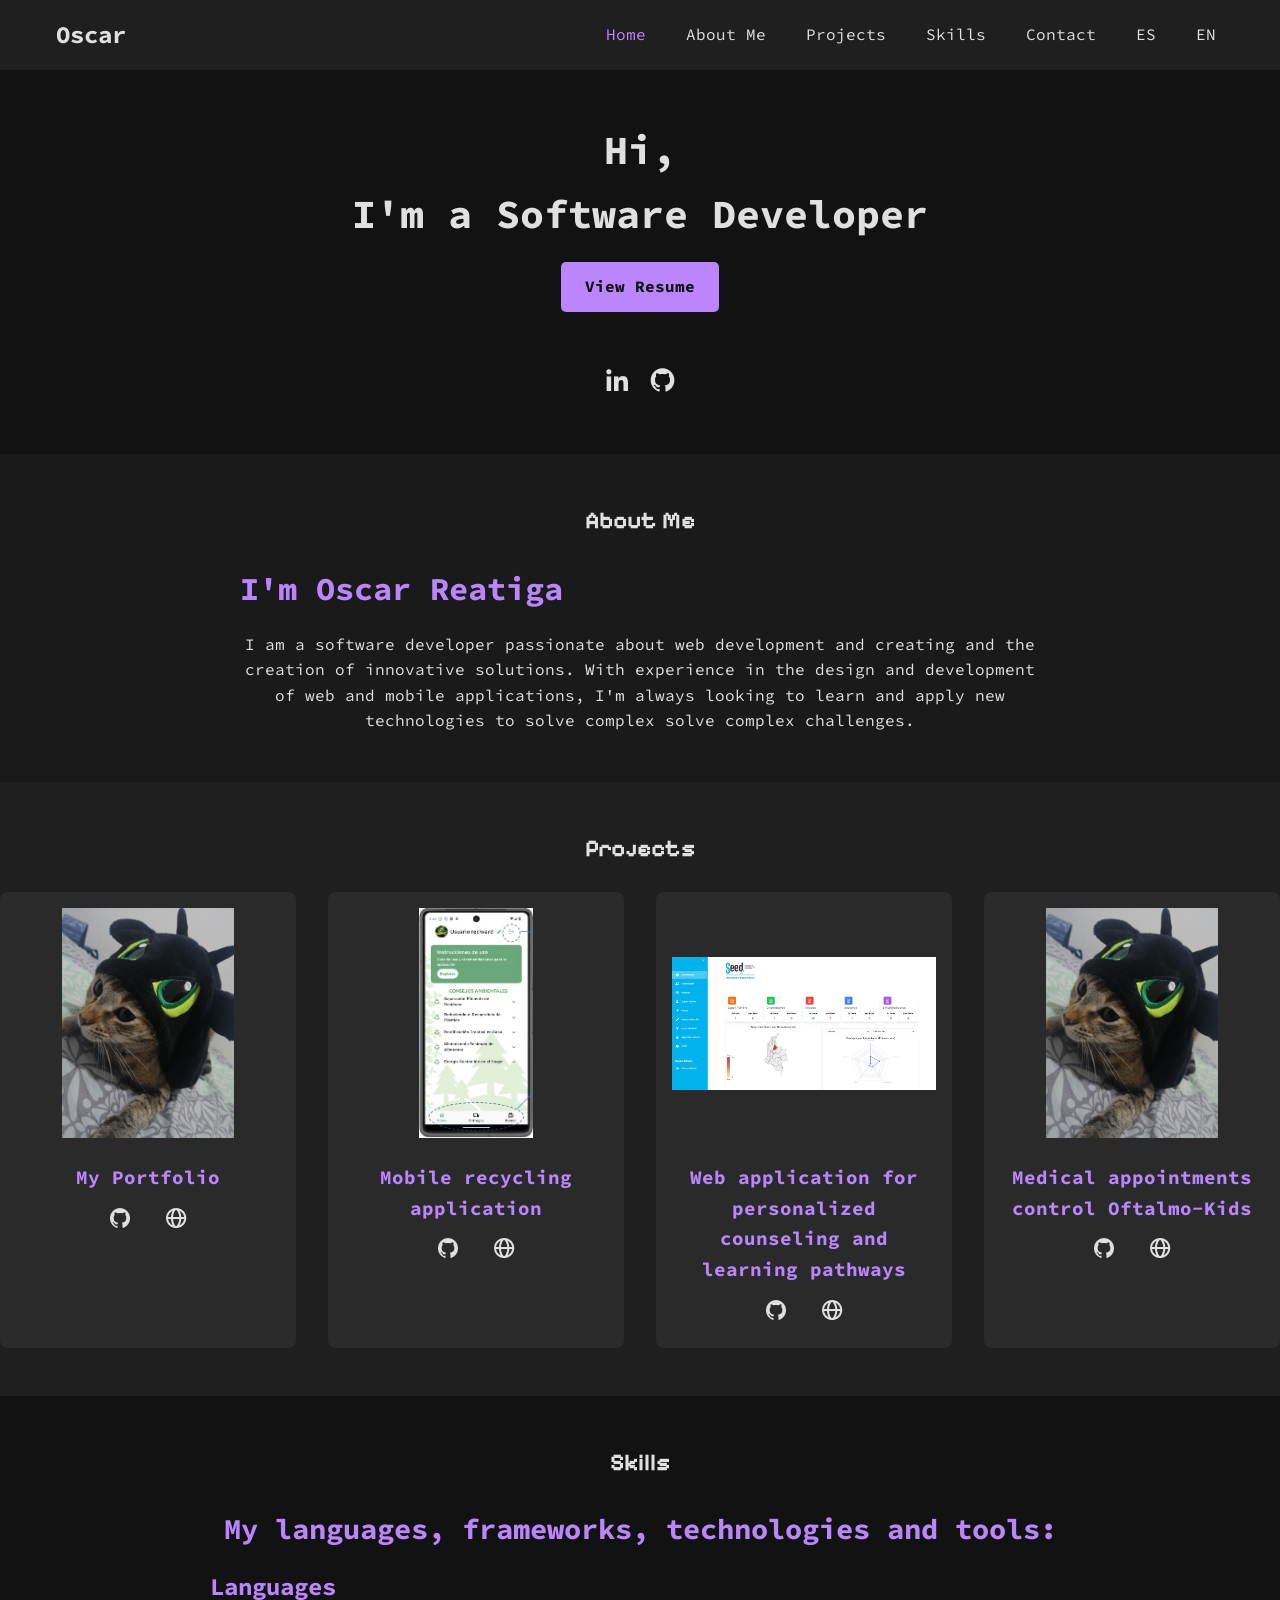
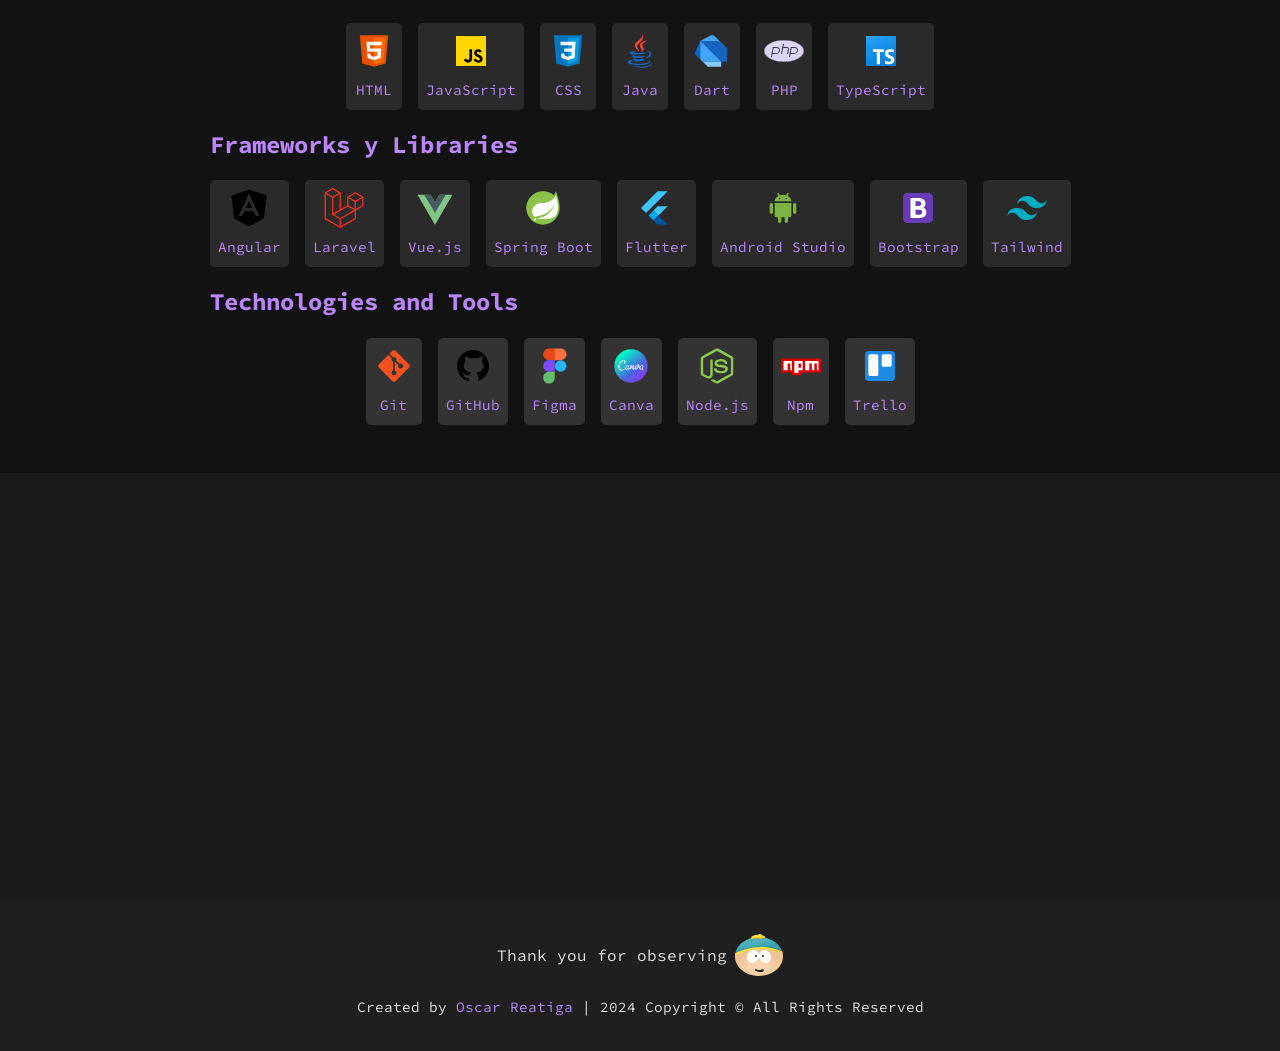
==== index.html @ 4c530ac4 "Add files via upload" ====
<!DOCTYPE html>
<html lang="en">
<head>
    <meta charset="UTF-8" />
    <meta http-equiv="X-UA-Compatible" content="IE=edge" />
    <meta name="viewport" content="width=device-width, initial-scale=1.0" />
    <link href="https://unpkg.com/boxicons@2.1.4/css/boxicons.min.css" rel="stylesheet" />
    <link rel="preconnect" href="https://fonts.googleapis.com">
    <link rel="preconnect" href="https://fonts.gstatic.com" crossorigin>
    <link
        href="https://fonts.googleapis.com/css2?family=Pixelify+Sans:wght@400..700&family=Source+Code+Pro:ital,wght@0,200..900;1,200..900&display=swap"
        rel="stylesheet">
    <link href="https://unpkg.com/aos@2.3.1/dist/aos.css" rel="stylesheet" />

    <link rel="stylesheet" href="./css/style.css" />
    <link rel="stylesheet" href="./css/header.css" />
    <link rel="stylesheet" href="./css/nav.css" />
    <link rel="stylesheet" href="./css/home.css" />
    <link rel="stylesheet" href="./css/about.css" />
    <link rel="stylesheet" href="./css/projects.css" />
    <link rel="stylesheet" href="./css/skills.css" />
    <link rel="stylesheet" href="./css/contact.css" />
    <link rel="stylesheet" href="./css/footer.css" />
    <link rel="stylesheet" href="./css/mediaqueries.css" />

    <title>Oscar Reatiga - Software Dev</title>
</head>

<body>
    <header class="header">
        <nav class="nav h-grid">
            <div>
                <a href="#" class="nav__logo">Oscar</a>
            </div>

            <div class="nav__menu" id="nav-menu">
                <ul class="nav__list">
                    <li class="nav__item"><a href="#home" class="nav__link active">Home</a></li>
                    <li class="nav__item"><a href="#about" class="nav__link">About Me</a></li>
                    <li class="nav__item"><a href="#projects" class="nav__link">Projects</a></li>
                    <li class="nav__item"><a href="#skills" class="nav__link">Skills</a></li>
                    <li class="nav__item"><a href="#contact" class="nav__link">Contact</a></li>
                    <li class="nav__item"><a href="./index-es.html" class="nav__link nav__link-es">ES</a></li>
                    <li class="nav__item"><a href="./index.html" class="nav__link nav__link-en">EN</a></li>
                </ul>
            </div>

            <div class="nav__toggle" id="nav-toggle">
                <i class="bx bx-menu"></i>
            </div>
        </nav>
    </header>

    <main class="main">
        <section class="home h-grid" id="home">
            <div class="home__data">
                <h1 class="home__title">
                    Hi, <br />
                    I'm a Software Developer<span class="home__title-color"></span> <br />
                    
                </h1>
                <a href="https://drive.google.com/drive/folders/1gHrCSWaH1jyi9_zsq7LV5uAzrO4THDpe?usp=sharing"
                    target="_blank" class="button">View Resume</a>
            </div>

            <div class="home__social">
                <a href="https://www.linkedin.com/in/oscar-reatiga-6b79942b4/" target="_blank"
                    class="home__social-icon">
                    <i class="bx bxl-linkedin"></i>
                </a>

                <a href="https://github.com/Y3sith" target="_blank" class="home__social-icon"><i
                        class="bx bxl-github"></i></a>

            </div>

        </section>

        <section class="about section" id="about">
            <h2 data-aos="fade-down" class="section-title">About Me</h2>

            <div data-aos="zoom-in" class="about__container h-grid">
                <div data-aos="zoom-in" class="about__content">
                    <h2 class="about__subtitle">I'm Oscar Reatiga</h2>
                    <p class="about__text">
                        I am a software developer passionate about web development and creating
                        and the creation of innovative solutions. With experience in the design and development of
                        web and mobile applications, I'm always looking to learn and apply new technologies to solve complex
                        solve complex challenges.
                    </p>
                </div>
            </div>
        </section>

        <section data-aos="fade-down" class="projects section" id="projects">
            <h2 class="section-title">Projects</h2>

            <div class="projects__container h-grid">
                <div data-aos="fade-down" class="projects__links">
                    <a target="_blank"><img src="./assets/images/IMG_20221031_184243.jpg" alt="" /></a>
                    <h4 class="project__title">My Portfolio</h4>

                    <div class="project__link-item">
                        <a href="https://github.com/Y3sith" class="project__item" target="_blank"><i
                                class="bx bxl-github"></i></a>

                        <a href="https://github.com/Y3sith" class="project__item" target="_blank"><i
                                class="bx bx-globe"></i></a>
                    </div>
                </div>

                <div data-aos="fade-down" class="projects__links">
                    <a target="_blank"><img src="./assets/images/reciward.jpg" alt="" /></a>
                    <h4 class="project__title">Mobile recycling application</h4>

                    <div class="project__link-item">
                        <a href="https://github.com/Y3sith" class="project__item" target="_blank"><i
                                class="bx bxl-github"></i></a>

                        <a href="https://github.com/Y3sith" class="project__item" target="_blank"><i
                                class="bx bx-globe"></i></a>
                    </div>
                </div>

                <div data-aos="fade-down" class="projects__links">
                    <a target="_blank"><img src="./assets/images/seedlab.jpg" alt="" /></a>
                    <h4 class="project__title">Web application for personalized counseling and learning pathways</h4>

                    <div class="project__link-item">
                        <a href="https://github.com/Y3sith" class="project__item" target="_blank"><i
                                class="bx bxl-github"></i></a>

                        <a href="https://uccemprende.com/home" class="project__item" target="_blank"><i
                                class="bx bx-globe"></i></a>
                    </div>
                </div>

                <div data-aos="fade-down" class="projects__links">
                    <a target="_blank"><img src="./assets/images/IMG_20221031_184243.jpg" alt="" /></a>
                    <h4 class="project__title">Medical appointments control Oftalmo-Kids</h4>

                    <div class="project__link-item">
                        <a href="https://github.com/Y3sith" class="project__item" target="_blank"><i
                                class="bx bxl-github"></i></a>

                        <a href="https://github.com/Y3sith" class="project__item" target="_blank"><i
                                class="bx bx-globe"></i></a>
                    </div>
                </div>

            </div>
        </section>

        <section class="skills section" id="skills">
            <h2 data-aos="fade-down" class="section-title">Skills</h2>

            <div class="skills__container h-grid">
                <div data-aos="fade-down">
                    <h2 class="skills__subtitle">My languages, frameworks, technologies and tools:</h2>
                    <div data-aos="fade-down" class="skills__data">
                        <h3 class="skills-title">Languages</h3>
                        <div class="skills__names">
                            <a href="#" class="skills__name">
                                <img src="./assets/icon/icons8-html-5.svg" alt="html" />
                                <span>HTML</span>
                            </a>
                            <a href="#" class="skills__name">
                                <img src="./assets/icon/icons8-javascript.svg" alt="javascript" />
                                <span>JavaScript</span>
                            </a>
                            <a href="#" class="skills__name">
                                <img src="./assets/icon/icons8-css3.svg" alt="css" />
                                <span>CSS</span>
                            </a>
                            <a href="#" class="skills__name">
                                <img src="./assets/icon/icons8-java.svg" alt="java" />
                                <span>Java</span>
                            </a>
                            <a href="#" class="skills__name">
                                <img src="./assets/icon/icons8-dart.svg" alt="dart" />
                                <span>Dart</span>
                            </a>
                            <a href="#" class="skills__name">
                                <img src="./assets/icon/icons8-php.svg" alt="php" />
                                <span>PHP</span>
                            </a>
                            <a href="#" class="skills__name">
                                <img src="./assets/icon/icons8-typescript.svg" alt="typescript" />
                                <span>TypeScript</span>
                            </a>
                        </div>

                        <h3 class="skills-title">Frameworks y Libraries</h3>
                        <div class="skills__names">
                            <a href="#" class="skills__name">
                                <img src="./assets/icon/icons8-angular.svg" alt="angular" />
                                <span>Angular</span>
                            </a>
                            <a href="#" class="skills__name">
                                <img src="./assets/icon/icons8-laravel.svg" alt="laravel" />
                                <span>Laravel</span>
                            </a>
                            <a href="#" class="skills__name">
                                <img src="./assets/icon/icons8-vue.svg" alt="vue" />
                                <span>Vue.js</span>
                            </a>
                            <a href="#" class="skills__name">
                                <img src="./assets/icon/icons8-spring-boot.svg" alt="spring boot" />
                                <span>Spring Boot</span>
                            </a>
                            <a href="#" class="skills__name">
                                <img src="./assets/icon/icons8-flutter.svg" alt="flutter" />
                                <span>Flutter</span>
                            </a>
                            <a href="#" class="skills__name">
                                <img src="./assets/icon/icons8-android-studio.svg" alt="android studio" />
                                <span>Android Studio</span>
                            </a>
                            <a href="#" class="skills__name">
                                <img src="./assets/icon/icons8-bootstrap.svg" alt="bootstrap" />
                                <span>Bootstrap</span>
                            </a>
                            <a href="#" class="skills__name">
                                <img src="./assets/icon/icons8-tailwind-css.svg" alt="tailwind" />
                                <span>Tailwind</span>
                            </a>
                        </div>

                        <h3 class="skills-title">Technologies and Tools</h3>
                        <div class="skills__names tools">
                            <a href="#" class="skills__name">
                                <img src="./assets/icon/icons8-git.svg" alt="git" />
                                <span>Git</span>
                            </a>
                            <a href="#" class="skills__name">
                                <img src="./assets/icon/icons8-github.svg" alt="github" />
                                <span>GitHub</span>
                            </a>
                            <a href="#" class="skills__name">
                                <img src="./assets/icon/icons8-figma.svg" alt="figma" />
                                <span>Figma</span>
                            </a>
                            <a href="#" class="skills__name">
                                <img src="./assets/icon/icons8-canva.svg" alt="canva" />
                                <span>Canva</span>
                            </a>
                            <a href="#" class="skills__name">
                                <img src="./assets/icon/icons8-node-js.svg" alt="nodejs" />
                                <span>Node.js</span>
                            </a>
                            <a href="#" class="skills__name">
                                <img src="./assets/icon/icons8-npm.svg" alt="nodejs" />
                                <span>Npm</span>
                            </a>
                            <a href="#" class="skills__name">
                                <img src="./assets/icon/icons8-trello.svg" alt="nodejs" />
                                <span>Trello</span>
                            </a>
                        </div>
                    </div>
                </div>
            </div>
        </section>


        <section class="contact h-grid" id="contact">
            <h2 data-aos="fade-down" class="section-title">Contact:</h2>
            <p data-aos="fade-down" class="contact__text">
                Call me, write me, email me, or connect and write me on Linkedin.
            </p>
            <div data-aos="fade-down" class="contact__social">
                <div class="contact__email">
                    <i class="bx bx-envelope icon"></i>
                    <address class="contact__email-content">oscarbueno.012345@gmail.com</address>
                </div>

                <div class="contact__phone">
                    <i class="bx bxs-phone icon"></i>
                    <span class="contact__phone-content">Tel: +57 3148101293</span>
                </div>

                <div class="contact__map">
                    <i class="bx bxs-map icon"></i>
                    <span class="contact__map-content">Piedecuesta-Santander, Colombia</span>
                </div>

                <div class="icon-social">
                    <a href="https://www.linkedin.com/in/oscar-reatiga-6b79942b4/" target="_blank"
                        class="icon-contact"><i class="bx bxl-linkedin"></i></a>

                    <a href="https://mail.google.com/mail/?view=cm&fs=1&tf=1&to=pee7491@gmail.com" target="_blank"
                        class="icon-contact"><i class="bx bxl-gmail"></i></a>

                    <a href="https://github.com/Y3sith" class="icon-contact" target="_blank"><i
                            class="bx bxl-github"></i></a>
                </div>
            </div>
        </section>
    </main>

    <footer class="footer">
        <div class="footer__text">
            <p>Thank you for observing<img src="./assets/icon/icons8-eric-cartman.svg" alt="" /></p>
        </div>

        <div class="footer__copyright">
            <p>
                Created by
                <a class="link-github" href="https://github.com/Y3sith" target="_blank" rel="noreferrer noopener">
                    Oscar Reatiga
                </a>
                | 2024 Copyright &copy All Rights Reserved
            </p>
        </div>
    </footer>

    <script src="./js/app.js"></script>
    <script src="https://unpkg.com/aos@2.3.1/dist/aos.js"></script>
    <script>
        AOS.init();
    </script>
</body>

</html>
---- css/style.css ----
/* Reset y estilos globales */
* {
    margin: 0;
    padding: 0;
    box-sizing: border-box;
  }
  
  body {
    font-family: 'Source Code Pro', monospace;
    background-color: #121212;
    color: #e0e0e0;
    line-height: 1.6;
  }
  
  a {
    color: #bb86fc;
    text-decoration: none;
  }
  
  img {
    max-width: 100%;
    height: auto;
  }
  
  .section-title {
    text-align: center;
    margin-bottom: 1.5rem;
    font-family: 'Pixelify Sans', sans-serif;
    font-weight: 700;
    color: #e0e0e0;
  }
  
  /* Clase para grids básicos */
  .h-grid {
    display: grid;
    gap: 1rem;
  }
---- css/header.css ----
.header {
    background-color: #1f1f1f;
    padding: 1rem 0;
    box-shadow: 0 2px 5px rgba(0, 0, 0, 0.5);
  }
---- css/nav.css ----
.nav {
    display: flex;
    align-items: center;
    justify-content: space-between;
    max-width: 1200px;
    margin: 0 auto;
    padding: 0 1rem;
  }
  
  .nav__logo {
    font-size: 1.5rem;
    font-weight: bold;
    color: #e0e0e0;
  }
  
  .nav__menu {
    display: flex;
  }
  
  .nav__list {
    list-style: none;
    display: flex;
    gap: 1.5rem;
  }
  
  .nav__item { }
  
  .nav__link {
    color: #e0e0e0;
    font-size: 1rem;
    padding: 0.5rem;
    transition: color 0.3s ease;
  }
  
  .nav__link:hover,
  .nav__link.active {
    color: #bb86fc;
  }
  
  .nav__toggle {
    display: none;
    font-size: 1.8rem;
    color: #e0e0e0;
    cursor: pointer;
  }
---- css/home.css ----
.home {
    align-items: center;
    padding: 3rem 0;
    background: #121212;
    color: #e0e0e0;
    text-align: center;
  }
  
  .home__data {
    text-align: center;
  }
  
  .home__title {
    font-size: 2.5rem;
    margin-bottom: 1rem;
  }
  
  .home__title span.home__title-color {
    color: #bb86fc;
  }
  
  .button {
    display: inline-block;
    padding: 0.75rem 1.5rem;
    background-color: #bb86fc;
    color: #121212;
    border-radius: 5px;
    font-weight: bold;
    transition: background-color 0.3s ease;
  }
  
  .button:hover {
    background-color: #9b69d4;
  }
  
  .home__social {
    margin-top: 2rem;
    display: flex;
    justify-content: center;
    gap: 1rem;
  }
  
  .home__social-icon {
    font-size: 1.8rem;
    color: #e0e0e0;
    transition: color 0.3s ease;
  }
  
  .home__social-icon:hover {
    color: #bb86fc;
  }
---- css/about.css ----
.about {
    padding: 3rem 0;
    background-color: #1a1a1a;
    color: #e0e0e0;
  }
  
  .about__container {
    display: flex;
    flex-direction: column;
    align-items: center;
    gap: 2rem;
  }
  
  .about__subtitle {
    font-size: 2rem;
    color: #bb86fc;
    margin-bottom: 1rem;
  }
  
  .about__text {
    font-size: 1rem;
    max-width: 800px;
    text-align: center;
    line-height: 1.6;
  }
---- css/projects.css ----
.projects {
  padding: 3rem 0;
  background-color: #1f1f1f;
  color: #e0e0e0;
}

.projects__container {
  display: grid;
  grid-template-columns: repeat(auto-fit, minmax(250px, 1fr));
  gap: 2rem;
}

.projects__links {
  background-color: #2a2a2a;
  padding: 1rem;
  border-radius: 8px;
  text-align: center;
  transition: transform 0.3s ease;
}

/* .projects__links:hover {
  transform: translateY(-5px);
}

.projects__links img {
  border-radius: 5px;
  max-height: 200px;
  object-fit: cover;
} */

.project__title {
  margin: 1rem 0 0.5rem;
  font-size: 1.2rem;
  color: #bb86fc;
}

/* .project__link-item {
  display: flex;
  justify-content: center;
  gap: 1rem;
} */

/* .project__item {
  font-size: 1.5rem;
  color: #e0e0e0;
  transition: color 0.3s ease;
} */

.project__item:hover {
  color: #bb86fc;
}

.projects__links img {
    transition: 1s;
    cursor: pointer;
    width: 350px;
    height: 230px;
    object-fit: contain;
  }
  .projects__links img:hover {
    transform: scale(1.05);
  }
  .project__link-item {
    display: flex;
    justify-content: center;
    align-items: center;
    font-size: 1.53rem;
  }
  .project__item {
    padding: 0 1rem;
    color: var(--second-color);
  }
---- css/skills.css ----
.skills {
    padding: 3rem 0;
    background-color: #121212;
    color: #e0e0e0;
  }
  
  .skills__container {
    display: flex;
    flex-direction: column;
    align-items: center;
    gap: 2rem;
  }
  
  .skills__subtitle {
    font-size: 1.8rem;
    color: #bb86fc;
    margin-bottom: 1rem;
    text-align: center;
  }
  
  .skills-title {
    font-size: 1.5rem;
    margin: 1rem 0;
    color: #bb86fc;
  }
  
  .skills__names {
    display: flex;
    flex-wrap: wrap;
    gap: 1rem;
    justify-content: center;
  }
  
  .skills__name {
    display: flex;
    flex-direction: column;
    align-items: center;
    padding: 0.5rem;
    background-color: #2a2a2a;
    border-radius: 5px;
    transition: transform 0.3s ease;
  }
  
  .skills__name:hover {
    transform: translateY(-3px);
  }
  
  .skills__name img {
    width: 40px;
    height: 40px;
    margin-bottom: 0.5rem;
  }
  
  .skills__name span {
    font-size: 0.9rem;
  }
  
  .skills__names.tools .skills__name {
    background-color: #333;
  }
---- css/contact.css ----
.contact {
    padding: 3rem 0;
    background-color: #1a1a1a;
    color: #e0e0e0;
    text-align: center;
  }
  
  .contact__text {
    margin-bottom: 1.5rem;
    font-size: 1rem;
  }
  
  .contact__social {
    display: flex;
    flex-direction: column;
    gap: 1rem;
    align-items: center;
  }
  
  .contact__email,
  .contact__phone,
  .contact__map {
    display: flex;
    align-items: center;
    gap: 0.5rem;
    font-size: 1rem;
  }
  
  .contact__social .icon {
    font-size: 1.2rem;
    color: #bb86fc;
  }
  
  .icon-social {
    margin-top: 1rem;
    display: flex;
    gap: 1rem;
    justify-content: center;
  }
  
  .icon-contact {
    font-size: 1.8rem;
    color: #e0e0e0;
    transition: color 0.3s ease;
  }
  
  .icon-contact:hover {
    color: #bb86fc;
  }
---- css/footer.css ----
.footer {
    background-color: #1f1f1f;
    color: #e0e0e0;
    padding: 2rem 1rem;
    text-align: center;
  }
  
  .footer__text p {
    font-size: 1rem;
    margin-bottom: 1rem;
    display: flex;
    align-items: center;
    justify-content: center;
    gap: 0.5rem;
  }
  
  .footer__copyright p {
    font-size: 0.9rem;
  }
  
  .link-github {
    color: #bb86fc;
    transition: color 0.3s ease;
  }
  
  .link-github:hover {
    color: #e0e0e0;
  }
---- css/mediaqueries.css ----
@media screen and (max-width: 768px) {
    /* Mostrar el toggle en el nav y ocultar el menú principal */
    .nav__menu {
      display: none;
    }
    .nav__toggle {
      display: block;
    }
    
    /* Ajustar la grilla de la clase h-grid a una sola columna */
    .h-grid {
      grid-template-columns: 1fr;
    }
    
    /* Reducir el tamaño de la tipografía en la sección home */
    .home__title {
      font-size: 2rem;
    }
    
    /* En la sección about, alinear el contenido en columna */
    .about__container {
      flex-direction: column;
    }
    
    /* Reducir el número de columnas en la grilla de proyectos */
    .projects__container {
      grid-template-columns: 1fr;
    }
    
    /* En skills, mostrar los elementos en columna si es necesario */
    .skills__names {
      flex-direction: column;
      align-items: center;
    }
  }
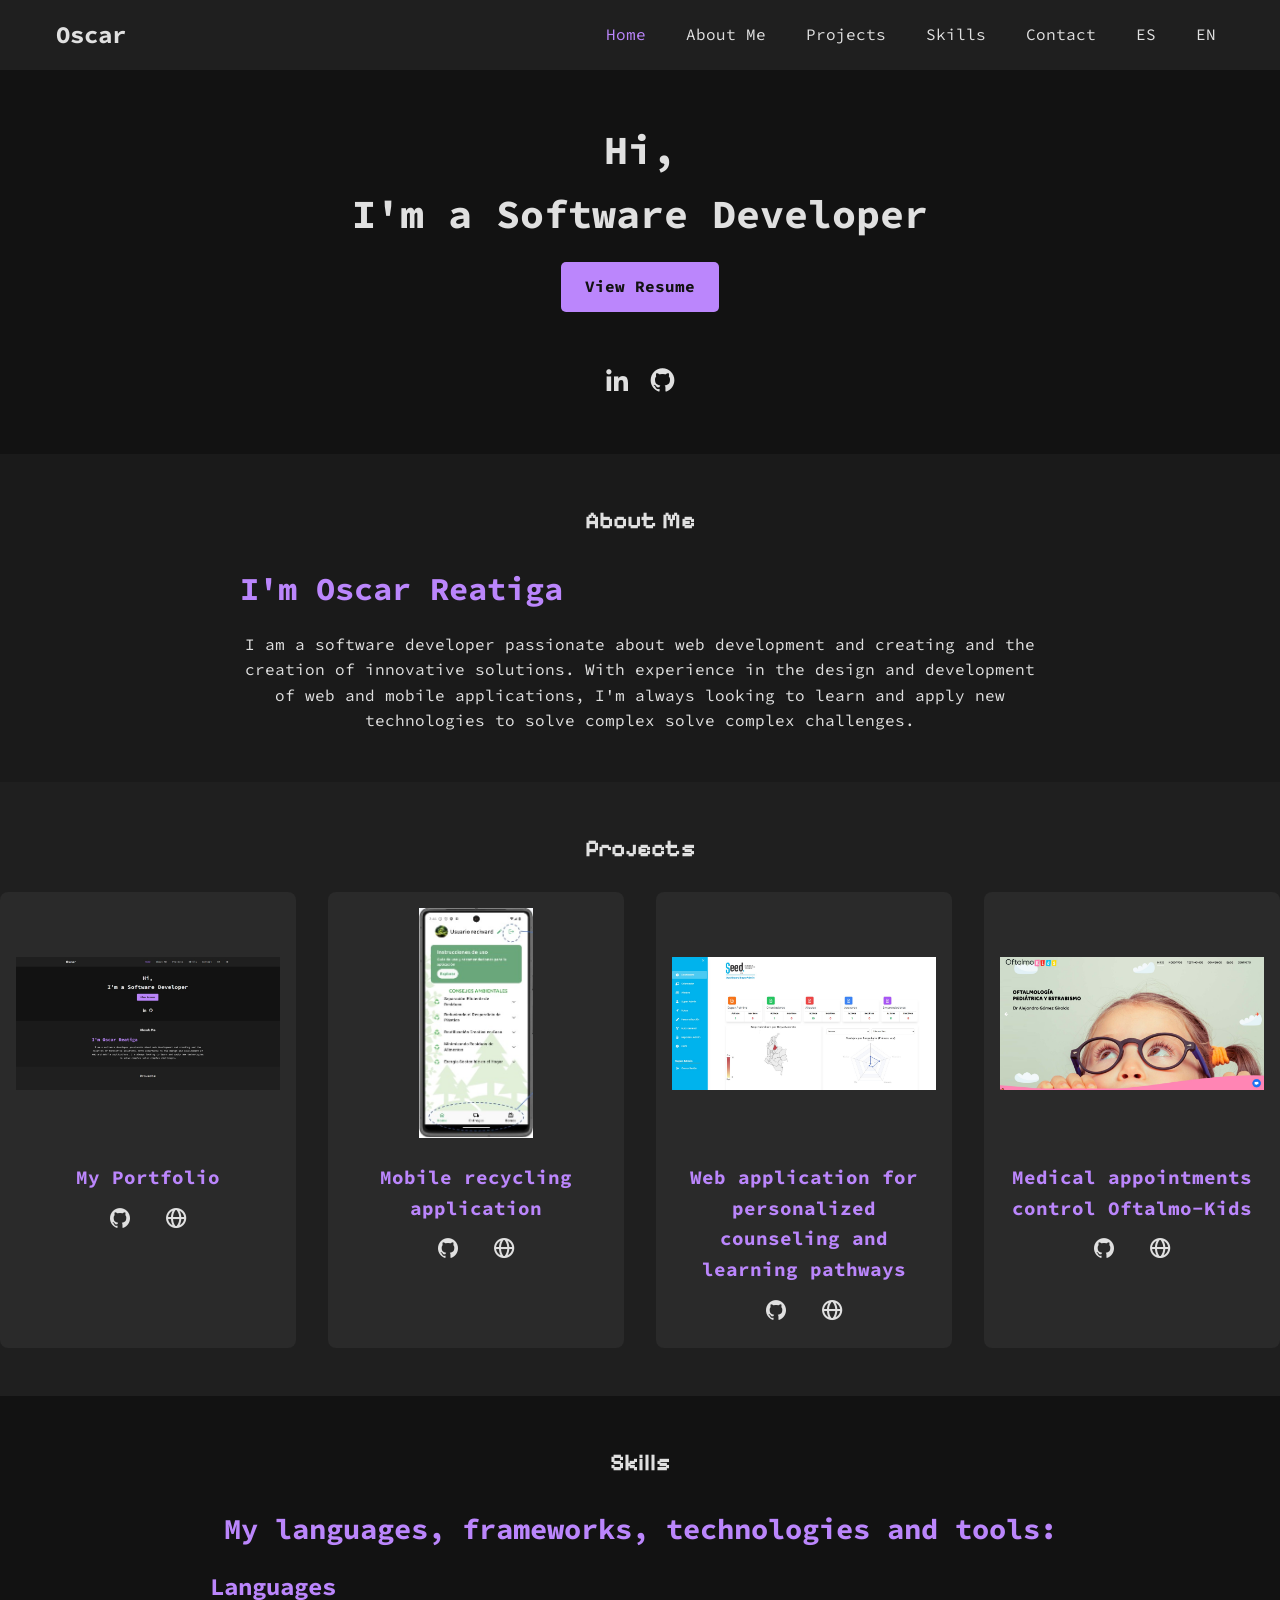
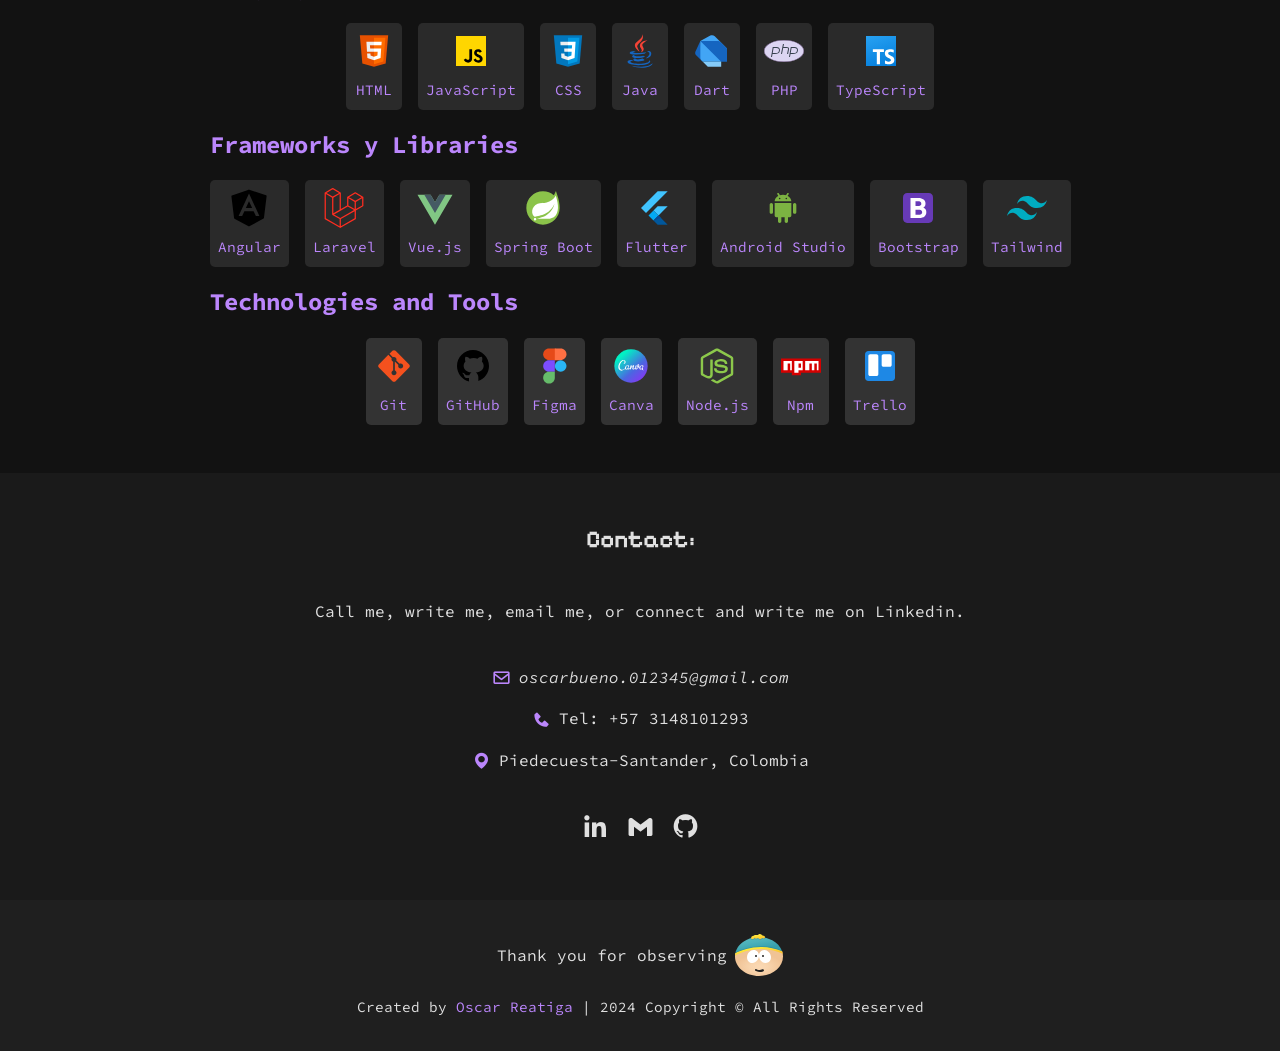
==== commit 9db5870a: "nuevas cosas" ====
--- a/index.html
+++ b/index.html
@@ -1,5 +1,6 @@
 <!DOCTYPE html>
 <html lang="en">
+
 <head>
     <meta charset="UTF-8" />
     <meta http-equiv="X-UA-Compatible" content="IE=edge" />
@@ -57,10 +58,13 @@
                 <h1 class="home__title">
                     Hi, <br />
                     I'm a Software Developer<span class="home__title-color"></span> <br />
-                    
+
                 </h1>
-                <a href="https://drive.google.com/drive/folders/1gHrCSWaH1jyi9_zsq7LV5uAzrO4THDpe?usp=sharing"
-                    target="_blank" class="button">View Resume</a>
+                <!-- <a href="https://drive.google.com/drive/folders/1gHrCSWaH1jyi9_zsq7LV5uAzrO4THDpe?usp=sharing"
+                    target="_blank" class="button">View Resume</a> -->
+
+                <a href="./assets/pdf/hoja de vida oscar reatiga.pdf" target="_blank" class="button">View Resume</a>
+
             </div>
 
             <div class="home__social">
@@ -85,7 +89,8 @@
                     <p class="about__text">
                         I am a software developer passionate about web development and creating
                         and the creation of innovative solutions. With experience in the design and development of
-                        web and mobile applications, I'm always looking to learn and apply new technologies to solve complex
+                        web and mobile applications, I'm always looking to learn and apply new technologies to solve
+                        complex
                         solve complex challenges.
                     </p>
                 </div>
@@ -97,7 +102,7 @@
 
             <div class="projects__container h-grid">
                 <div data-aos="fade-down" class="projects__links">
-                    <a target="_blank"><img src="./assets/images/IMG_20221031_184243.jpg" alt="" /></a>
+                    <a target="_blank"><img src="./assets/images/portafolio.jpg" alt="" /></a>
                     <h4 class="project__title">My Portfolio</h4>
 
                     <div class="project__link-item">
@@ -136,7 +141,7 @@
                 </div>
 
                 <div data-aos="fade-down" class="projects__links">
-                    <a target="_blank"><img src="./assets/images/IMG_20221031_184243.jpg" alt="" /></a>
+                    <a target="_blank"><img src="./assets/images/oftalmoKids.jpg" alt="" /></a>
                     <h4 class="project__title">Medical appointments control Oftalmo-Kids</h4>
 
                     <div class="project__link-item">
@@ -288,7 +293,7 @@
                     <a href="https://www.linkedin.com/in/oscar-reatiga-6b79942b4/" target="_blank"
                         class="icon-contact"><i class="bx bxl-linkedin"></i></a>
 
-                    <a href="https://mail.google.com/mail/?view=cm&fs=1&tf=1&to=pee7491@gmail.com" target="_blank"
+                    <a href="https://mail.google.com/mail/?view=cm&fs=1&tf=1&to=oscarbueno.012345@gmail.com" target="_blank"
                         class="icon-contact"><i class="bx bxl-gmail"></i></a>
 
                     <a href="https://github.com/Y3sith" class="icon-contact" target="_blank"><i
